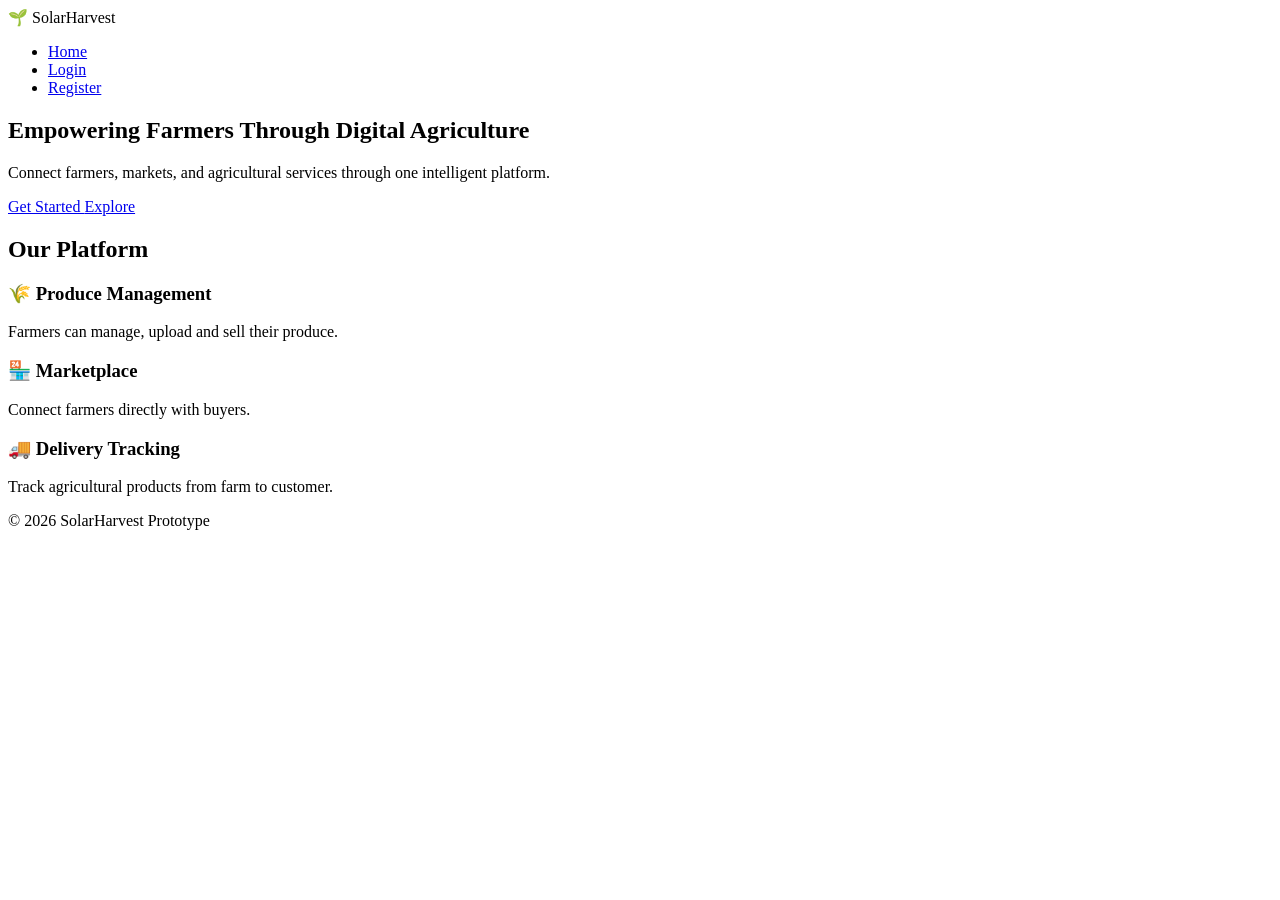
==== index.html @ 2798468c "Add files via upload" ====
<!DOCTYPE html>
<html lang="en">

<head>

    <meta charset="UTF-8">
    <meta name="viewport" content="width=device-width, initial-scale=1.0">

    <title>SolarHarvest | Smart Farming Platform</title>

    <link rel="stylesheet" href="css/style.css">

</head>


<body>


<!-- Navigation -->

<header>

<nav class="navbar">

    <div class="logo">
        🌱 SolarHarvest
    </div>


    <ul class="nav-links">

        <li><a href="index.html">Home</a></li>
        <li><a href="login.html">Login</a></li>
        <li><a href="register.html">Register</a></li>

    </ul>


</nav>

</header>



<!-- Hero Section -->

<section class="hero slideshow">


<div class="overlay"></div>


<div class="hero-text">


<h1>
Empowering Farmers Through Digital Agriculture
</h1>


<p>
Connect farmers, markets, and agricultural services
through one intelligent platform.
</p>


<div class="hero-buttons">

<a href="login.html" class="btn">
Get Started
</a>


<a href="#features" class="btn secondary">
Explore
</a>


</div>


</div>


</section>




<!-- Features -->


<section id="features" class="features">


<h2>
Our Platform
</h2>



<div class="feature-container">


<div class="card">

<h3>
🌾 Produce Management
</h3>

<p>
Farmers can manage, upload and sell their produce.
</p>

</div>



<div class="card">

<h3>
🏪 Marketplace
</h3>

<p>
Connect farmers directly with buyers.
</p>

</div>




<div class="card">

<h3>
🚚 Delivery Tracking
</h3>

<p>
Track agricultural products from farm to customer.
</p>

</div>



</div>


</section>





<!-- Footer -->


<footer>


<p>
© 2026 SolarHarvest Prototype
</p>


</footer>



<script src="js/app.js"></script>


</body>

</html>
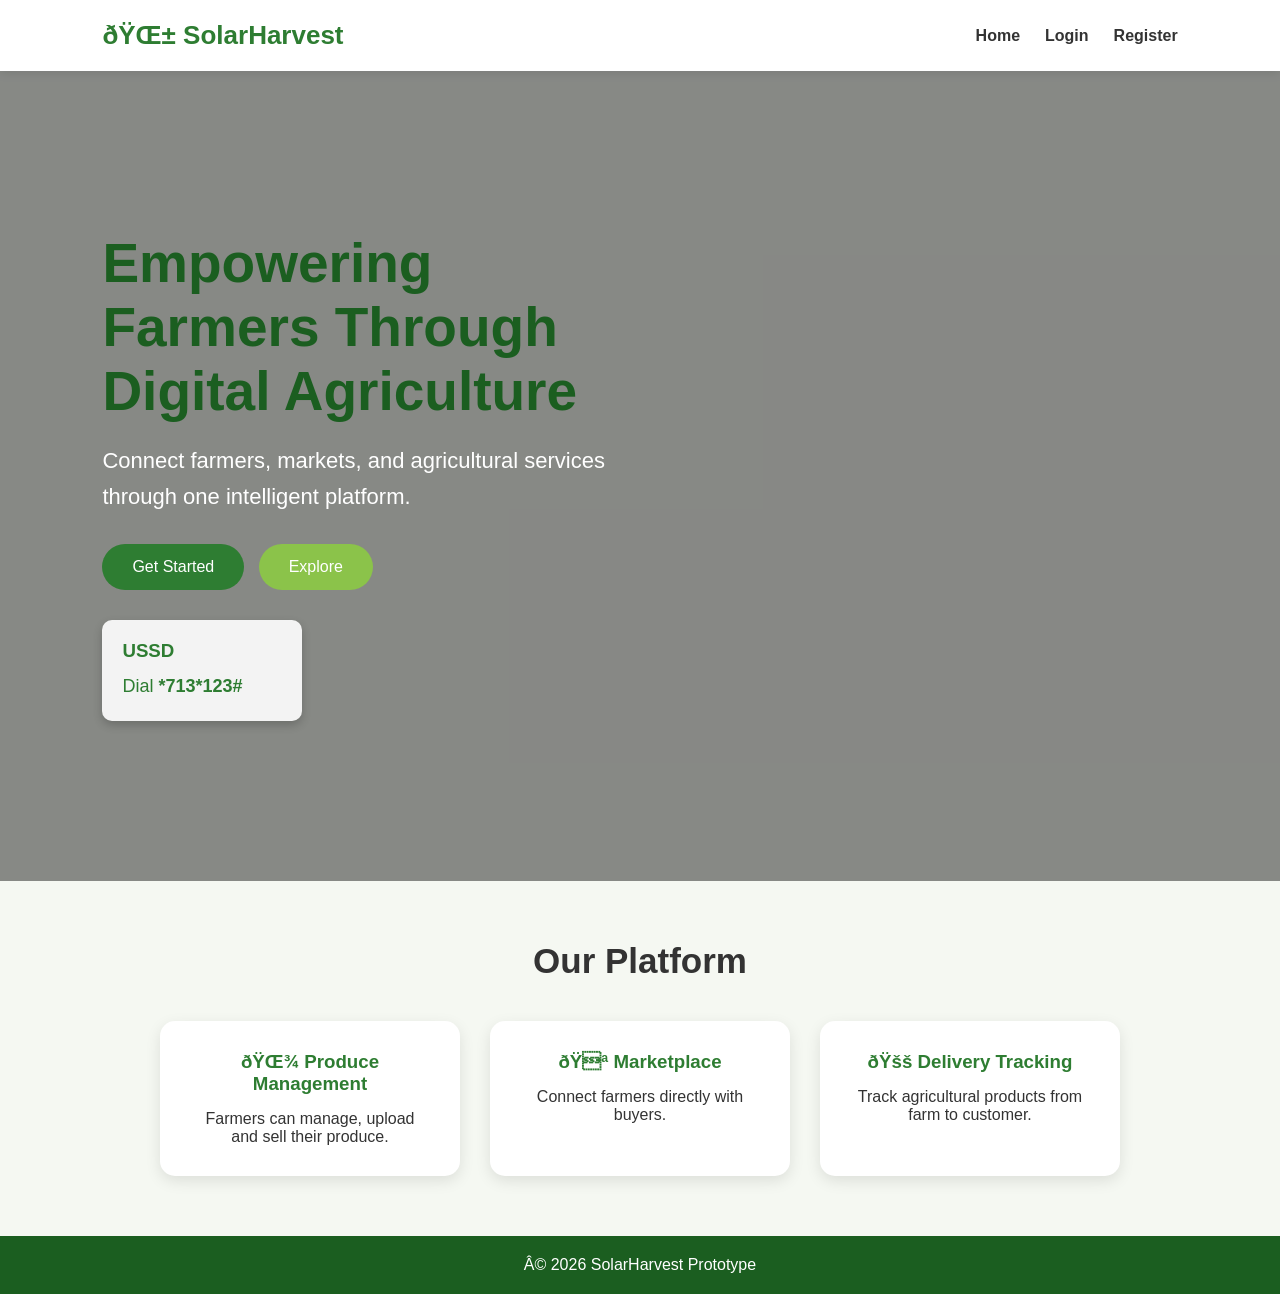
==== commit 8dba0c92: "Update emojis and fix copyright symbol in index.html" ====
--- a/index.html
+++ b/index.html
@@ -23,7 +23,7 @@
 <nav class="navbar">
 
     <div class="logo">
-        🌱 SolarHarvest
+        ðŸŒ± SolarHarvest
     </div>
 
 
@@ -74,7 +74,10 @@
 <a href="#features" class="btn secondary">
 Explore
 </a>
-
+<div class="ussd-box">
+    <h3>USSD</h3>
+    <p>Dial <strong>*713*123#</strong> </p>
+</div>
 
 </div>
 
@@ -105,7 +108,7 @@
 <div class="card">
 
 <h3>
-🌾 Produce Management
+ðŸŒ¾ Produce Management
 </h3>
 
 <p>
@@ -119,7 +122,7 @@
 <div class="card">
 
 <h3>
-🏪 Marketplace
+ðŸª Marketplace
 </h3>
 
 <p>
@@ -134,7 +137,7 @@
 <div class="card">
 
 <h3>
-🚚 Delivery Tracking
+ðŸšš Delivery Tracking
 </h3>
 
 <p>
@@ -161,7 +164,7 @@
 
 
 <p>
-© 2026 SolarHarvest Prototype
+Â© 2026 SolarHarvest Prototype
 </p>
 
 
@@ -174,4 +177,4 @@
 
 </body>
 
-</html>+</html>
--- a/css/style.css
+++ b/css/style.css
@@ -0,0 +1,1050 @@
+*{
+
+margin:0;
+padding:0;
+box-sizing:border-box;
+
+}
+
+
+body{
+
+font-family:Arial, Helvetica, sans-serif;
+background:#f5f8f2;
+color:#333;
+
+}
+
+
+
+/* Navigation */
+
+
+.navbar{
+
+display:flex;
+justify-content:space-between;
+align-items:center;
+padding:20px 8%;
+background:white;
+box-shadow:0 2px 10px rgba(0,0,0,0.1);
+
+}
+
+
+
+.logo{
+
+font-size:26px;
+font-weight:bold;
+color:#2e7d32;
+
+}
+
+
+
+.nav-links{
+
+display:flex;
+list-style:none;
+gap:25px;
+
+}
+
+
+
+.nav-links a{
+
+text-decoration:none;
+color:#333;
+font-weight:bold;
+
+}
+
+
+
+/* Hero */
+
+
+.hero{
+
+display:flex;
+justify-content:space-between;
+align-items:center;
+padding:80px 8%;
+
+}
+
+
+
+.hero-text{
+
+width:50%;
+
+}
+
+
+
+.hero-text h1{
+
+font-size:45px;
+color:#1b5e20;
+margin-bottom:20px;
+
+}
+
+
+
+.hero-text p{
+
+font-size:20px;
+line-height:1.6;
+margin-bottom:30px;
+
+}
+
+
+
+
+.hero-image img{
+
+width:400px;
+
+}
+
+
+
+/* Buttons */
+
+
+.btn{
+
+display:inline-block;
+padding:14px 30px;
+background:#2e7d32;
+color:white;
+text-decoration:none;
+border-radius:30px;
+margin-right:10px;
+
+}
+
+
+
+.secondary{
+
+background:#8bc34a;
+
+}
+
+
+
+
+/* Features */
+
+
+.features{
+
+padding:60px 8%;
+text-align:center;
+
+}
+
+
+
+.features h2{
+
+font-size:35px;
+margin-bottom:40px;
+
+}
+
+
+
+.feature-container{
+
+display:flex;
+gap:30px;
+justify-content:center;
+
+}
+
+
+
+.card{
+
+background:white;
+padding:30px;
+border-radius:15px;
+width:300px;
+box-shadow:0 5px 15px rgba(0,0,0,0.1);
+
+}
+
+
+
+.card h3{
+
+color:#2e7d32;
+margin-bottom:15px;
+
+}
+
+
+
+
+footer{
+
+text-align:center;
+padding:20px;
+background:#1b5e20;
+color:white;
+
+}
+
+
+
+
+/* Mobile */
+
+
+@media(max-width:768px){
+
+
+.hero{
+
+flex-direction:column;
+
+}
+
+
+.hero-text{
+
+width:100%;
+
+}
+
+
+.hero-image img{
+
+width:280px;
+
+}
+
+
+
+.feature-container{
+
+flex-direction:column;
+align-items:center;
+
+}
+
+
+.navbar{
+
+flex-direction:column;
+
+}
+
+
+}
+
+/* Authentication Forms */
+
+
+.form-section{
+
+min-height:70vh;
+display:flex;
+justify-content:center;
+align-items:center;
+padding:50px;
+
+}
+
+
+
+.form-card{
+
+background:white;
+width:350px;
+padding:40px;
+border-radius:20px;
+box-shadow:0 5px 20px rgba(0,0,0,0.15);
+text-align:center;
+
+}
+
+
+
+.form-card h2{
+
+color:#2e7d32;
+margin-bottom:15px;
+
+}
+
+
+
+.form-card p{
+
+margin-bottom:25px;
+
+}
+
+
+
+.form-card input,
+.form-card select{
+
+
+width:100%;
+padding:12px;
+margin:10px 0;
+border:1px solid #ccc;
+border-radius:8px;
+
+}
+
+
+
+.form-card .btn{
+
+border:none;
+cursor:pointer;
+margin-top:20px;
+
+display:block;
+
+}
+
+
+/* Dashboard */
+
+
+.dashboard{
+
+padding:50px 8%;
+
+}
+
+
+
+.dashboard h1{
+
+color:#1b5e20;
+font-size:40px;
+
+margin-bottom:10px;
+
+}
+
+
+
+.stats{
+
+display:grid;
+
+grid-template-columns:
+repeat(4,1fr);
+
+gap:20px;
+
+margin:40px 0;
+
+}
+
+
+
+.stat-card{
+
+background:white;
+
+padding:30px;
+
+border-radius:15px;
+
+text-align:center;
+
+box-shadow:
+0 5px 15px rgba(0,0,0,0.1);
+
+}
+
+
+
+.stat-card h3{
+
+font-size:30px;
+
+color:#2e7d32;
+
+}
+
+
+
+.dashboard h2{
+
+margin:40px 0 20px;
+
+}
+
+
+
+.dashboard-cards{
+
+display:grid;
+
+grid-template-columns:
+repeat(4,1fr);
+
+gap:20px;
+
+}
+
+
+
+.dash-card{
+
+background:white;
+
+padding:30px;
+
+border-radius:15px;
+
+text-decoration:none;
+
+color:#333;
+
+box-shadow:
+0 5px 15px rgba(0,0,0,0.1);
+
+transition:0.3s;
+
+}
+
+
+
+.dash-card:hover{
+
+transform:translateY(-5px);
+
+}
+
+
+
+.dash-card h3{
+
+color:#2e7d32;
+
+margin-bottom:15px;
+
+}
+
+
+
+.activity{
+
+background:white;
+
+padding:25px;
+
+border-radius:15px;
+
+box-shadow:
+0 5px 15px rgba(0,0,0,0.1);
+
+}
+
+
+
+.activity p{
+
+padding:10px;
+
+border-bottom:1px solid #eee;
+
+}
+
+
+
+
+/* Dashboard Mobile */
+
+
+@media(max-width:900px){
+
+
+.stats{
+
+grid-template-columns:
+repeat(2,1fr);
+
+}
+
+
+.dashboard-cards{
+
+grid-template-columns:
+1fr;
+
+}
+
+
+}
+
+
+
+@media(max-width:600px){
+
+
+.stats{
+
+grid-template-columns:
+1fr;
+
+}
+
+
+}
+
+/* Produce and Marketplace */
+
+
+.product-grid{
+
+display:grid;
+
+grid-template-columns:
+repeat(3,1fr);
+
+gap:25px;
+
+margin-top:40px;
+
+}
+
+
+
+.product-card{
+
+background:white;
+
+padding:30px;
+
+border-radius:15px;
+
+box-shadow:
+0 5px 15px rgba(0,0,0,0.1);
+
+}
+
+
+
+.product-card h3{
+
+color:#2e7d32;
+
+font-size:25px;
+
+margin-bottom:15px;
+
+}
+
+
+
+.product-card p{
+
+margin:10px 0;
+
+}
+
+
+
+.status{
+
+display:inline-block;
+
+margin-top:15px;
+
+padding:8px 15px;
+
+background:#dcedc8;
+
+color:#33691e;
+
+border-radius:20px;
+
+font-size:14px;
+
+}
+
+
+
+
+@media(max-width:900px){
+
+
+.product-grid{
+
+grid-template-columns:1fr;
+
+}
+
+
+}
+
+/* Hub Services */
+
+
+.service-grid{
+
+
+display:grid;
+
+grid-template-columns:
+repeat(3,1fr);
+
+gap:25px;
+
+margin-top:40px;
+
+
+}
+
+
+
+
+.service-card{
+
+
+background:white;
+
+padding:30px;
+
+border-radius:18px;
+
+box-shadow:
+0 5px 15px rgba(0,0,0,0.1);
+
+transition:0.3s;
+
+
+}
+
+
+
+.service-card:hover{
+
+
+transform:translateY(-5px);
+
+
+}
+
+
+
+.service-card h3{
+
+
+color:#2e7d32;
+
+font-size:24px;
+
+margin-bottom:15px;
+
+
+}
+
+
+
+.service-card p{
+
+
+line-height:1.6;
+
+margin-bottom:15px;
+
+
+}
+
+
+
+.service-card h4{
+
+
+color:#558b2f;
+
+margin-bottom:20px;
+
+
+}
+
+
+
+
+@media(max-width:900px){
+
+
+.service-grid{
+
+
+grid-template-columns:1fr;
+
+
+}
+
+
+}
+
+/* Orders */
+
+
+.order-grid{
+
+display:grid;
+grid-template-columns:repeat(3,1fr);
+gap:25px;
+margin-top:40px;
+
+}
+
+
+
+.order-card{
+
+background:white;
+padding:30px;
+border-radius:15px;
+box-shadow:0 5px 15px rgba(0,0,0,0.1);
+
+}
+
+
+
+.order-card h3{
+
+color:#2e7d32;
+
+}
+
+
+
+.pending,
+.completed,
+.shipping{
+
+display:inline-block;
+padding:8px 15px;
+border-radius:20px;
+margin-top:15px;
+
+}
+
+
+
+.pending{
+
+background:#fff3cd;
+
+}
+
+
+
+.completed{
+
+background:#d4edda;
+
+}
+
+
+
+.shipping{
+
+background:#cfe2ff;
+
+}
+
+
+
+/* Tracking */
+
+
+.tracking-box{
+
+background:white;
+padding:40px;
+border-radius:20px;
+box-shadow:0 5px 15px rgba(0,0,0,0.1);
+
+}
+
+
+
+.timeline{
+
+margin:30px 0;
+
+}
+
+
+
+.step{
+
+padding:15px;
+border-left:4px solid #ccc;
+margin:15px;
+
+}
+
+
+
+.step.active{
+
+border-color:#2e7d32;
+color:#2e7d32;
+
+}
+
+
+
+/* Wallet */
+
+
+.wallet-card{
+
+background:#2e7d32;
+color:white;
+padding:40px;
+border-radius:20px;
+margin:30px 0;
+
+}
+
+
+
+@media(max-width:900px){
+
+
+.order-grid{
+
+grid-template-columns:1fr;
+
+}
+
+
+}
+
+/* Hub Service Details */
+
+
+.service-info{
+
+background:#f5f8f2;
+
+padding:15px;
+
+border-radius:10px;
+
+margin:15px 0;
+
+line-height:1.8;
+
+}
+
+
+.service-card button{
+
+margin-top:15px;
+
+}
+
+/* Profile */
+
+
+.profile-card{
+
+background:white;
+
+width:400px;
+
+padding:40px;
+
+margin:auto;
+
+text-align:center;
+
+border-radius:20px;
+
+box-shadow:
+0 5px 20px rgba(0,0,0,0.15);
+
+}
+
+
+
+.profile-image{
+
+font-size:70px;
+
+margin-bottom:20px;
+
+}
+
+
+.profile-card h2{
+
+color:#2e7d32;
+
+margin-bottom:20px;
+
+}
+
+
+.profile-card p{
+
+margin:12px;
+
+}
+
+/* Landing Page Background Slideshow */
+
+
+.slideshow{
+
+height:90vh;
+
+background-size:cover;
+
+background-position:center;
+
+position:relative;
+
+display:flex;
+
+align-items:center;
+
+padding:8%;
+
+animation:
+backgroundChange 40s infinite;
+
+}
+
+
+
+.overlay{
+
+position:absolute;
+
+top:0;
+left:0;
+
+width:100%;
+height:100%;
+
+background:
+rgba(0,0,0,0.45);
+
+}
+
+
+
+.hero-text{
+
+position:relative;
+
+z-index:2;
+
+color:white;
+
+}
+
+
+
+.hero-text h1{
+
+font-size:55px;
+
+max-width:700px;
+
+}
+
+
+
+.hero-text p{
+
+font-size:22px;
+
+max-width:600px;
+
+}
+
+
+
+
+@keyframes backgroundChange{
+
+
+0%{
+
+background-image:url("../images/farm3.jpg");
+
+}
+
+
+
+25%{
+
+background-image:url("../images/farm1.jpeg");
+
+}
+
+
+
+50%{
+
+background-image:url("../images/farm2.jpeg");
+
+}
+
+
+
+75%{
+
+background-image:url("../images/farm3.jpg");
+
+}
+
+
+
+100%{
+
+background-image:url("../images/farm1.jpeg");
+
+}
+
+
+}
+
+
+
+.ussd-box{
+    margin-top:30px;
+    background:rgba(255,255,255,0.9);
+    padding:20px;
+    border-radius:10px;
+    max-width:200px;
+    color:#2e7d32;
+    box-shadow:0 4px 10px rgba(0,0,0,0.2);
+}
+
+.ussd-box h3{
+    margin-bottom:10px;
+}
+
+.ussd-box p{
+    margin:0;
+    font-size:18px;
+}
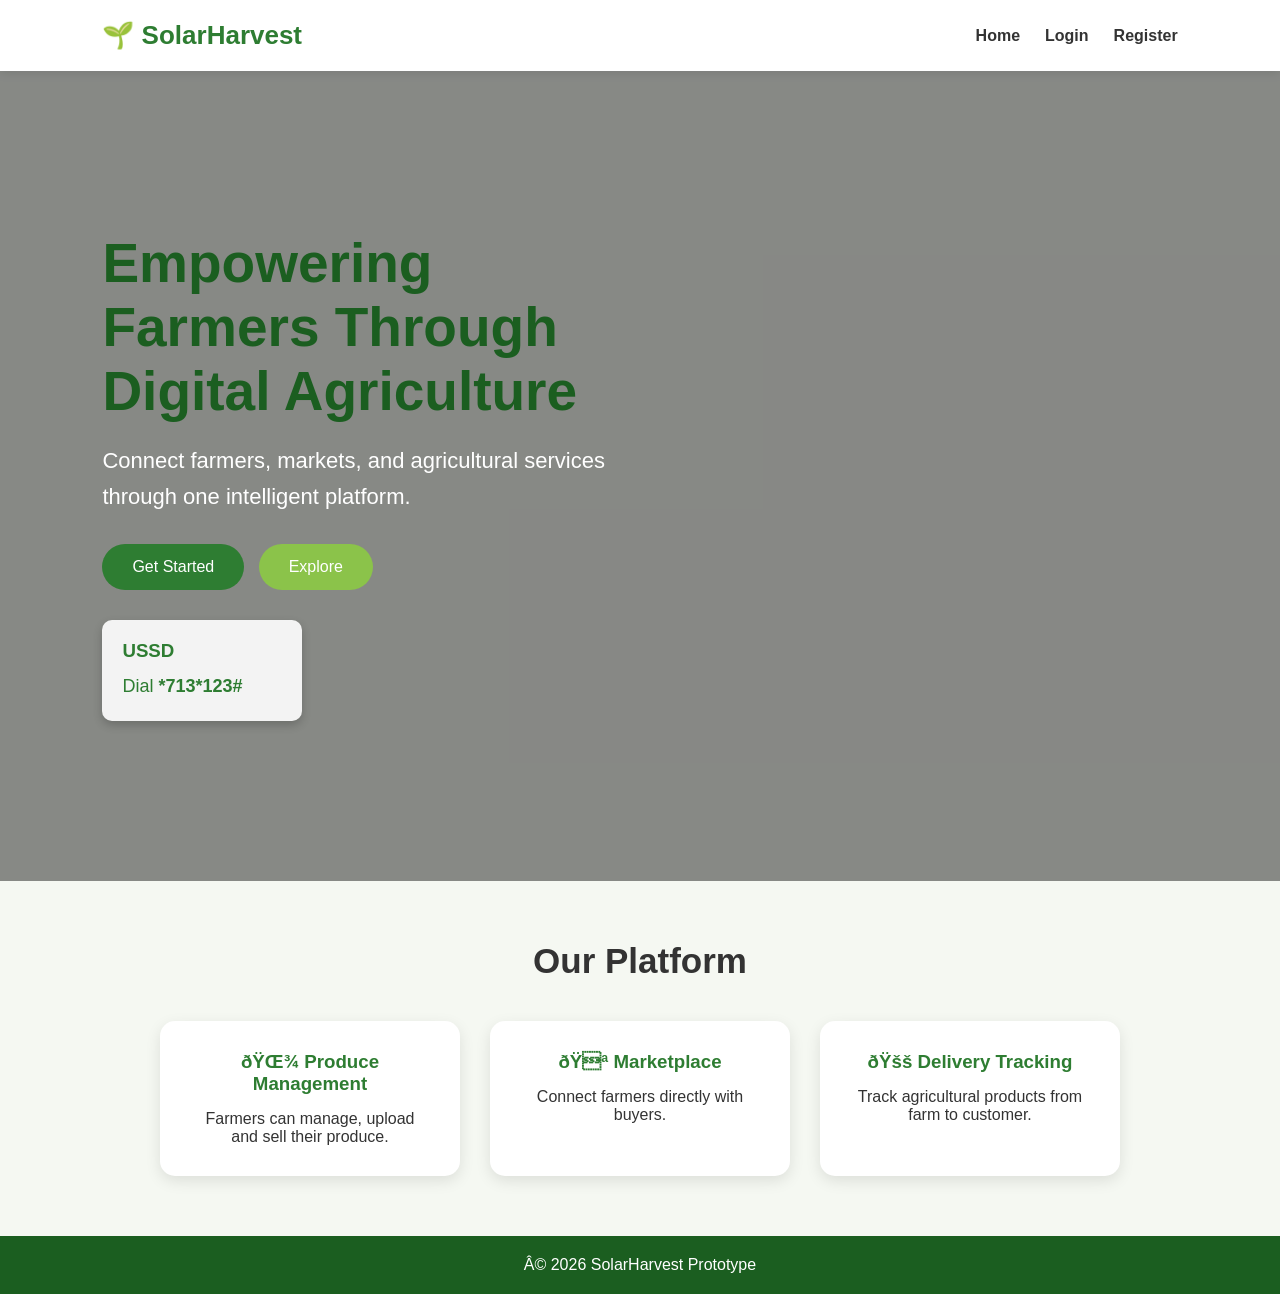
==== commit 533c29d1: "Update logo text to use plant emoji" ====
--- a/index.html
+++ b/index.html
@@ -23,7 +23,7 @@
 <nav class="navbar">
 
     <div class="logo">
-        ðŸŒ± SolarHarvest
+        🌱 SolarHarvest
     </div>
 
 
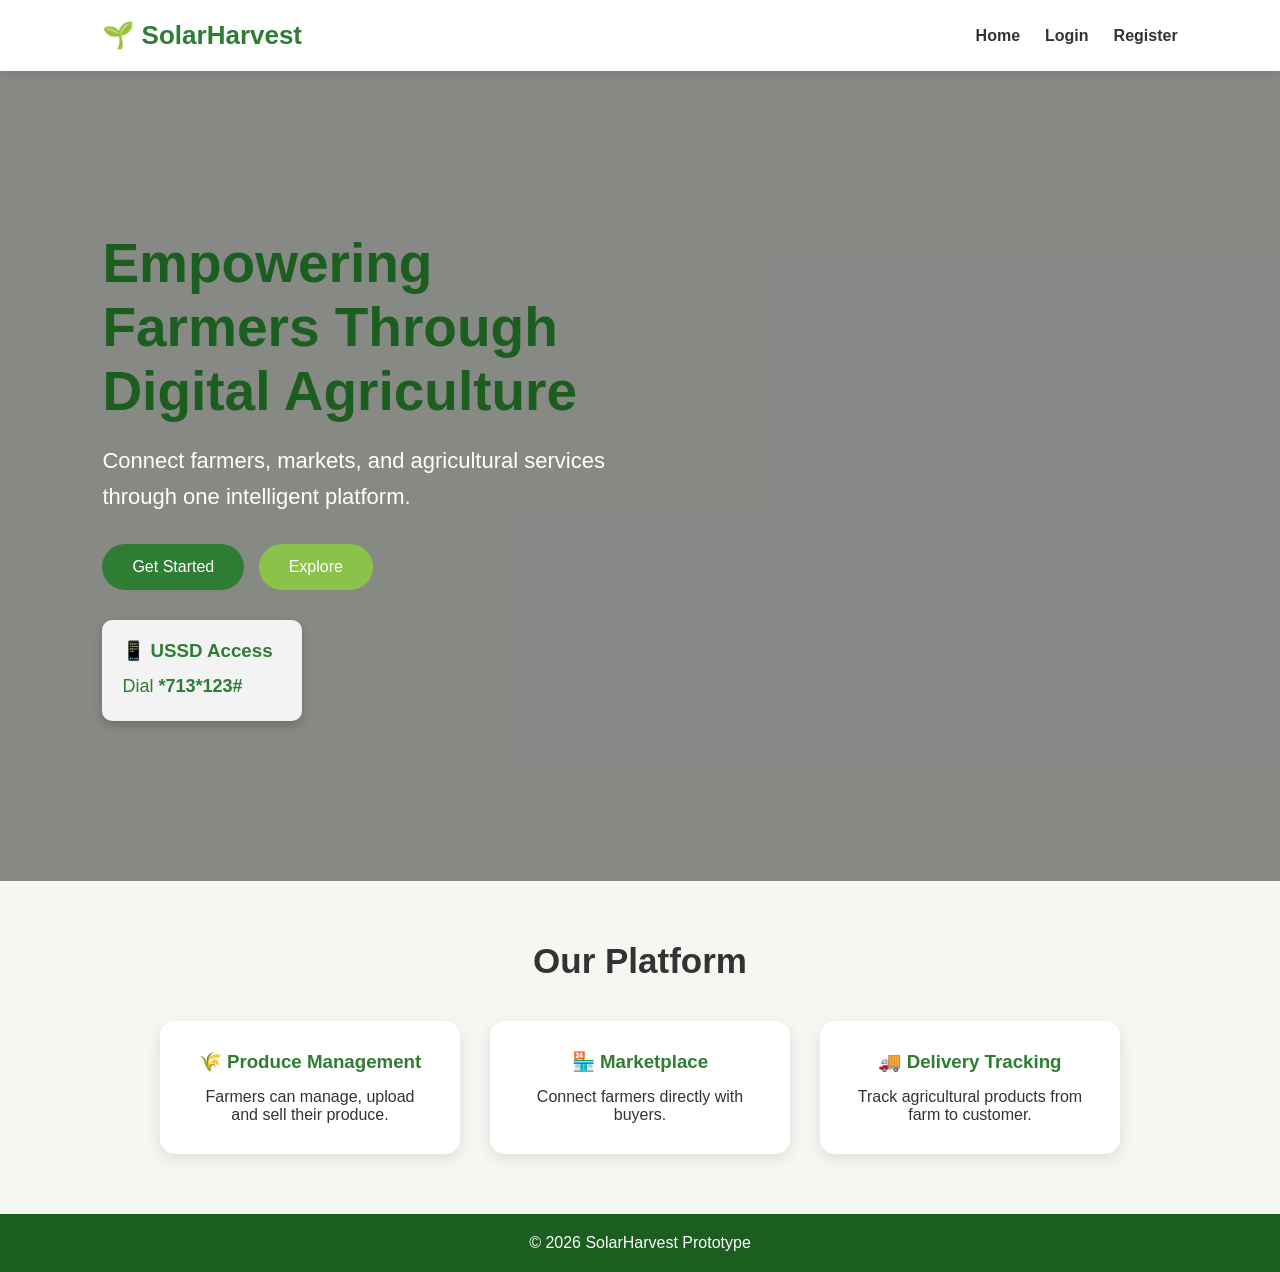
==== commit 399ff4e4: "Fix HTML character encoding and update content" ====
--- a/index.html
+++ b/index.html
@@ -3,12 +3,13 @@
 
 <head>
 
-    <meta charset="UTF-8">
-    <meta name="viewport" content="width=device-width, initial-scale=1.0">
-
-    <title>SolarHarvest | Smart Farming Platform</title>
-
-    <link rel="stylesheet" href="css/style.css">
+<meta charset="UTF-8">
+
+<meta name="viewport" content="width=device-width, initial-scale=1.0">
+
+<title>SolarHarvest | Smart Farming Platform</title>
+
+<link rel="stylesheet" href="css/style.css">
 
 </head>
 
@@ -22,18 +23,28 @@
 
 <nav class="navbar">
 
-    <div class="logo">
-        🌱 SolarHarvest
-    </div>
-
-
-    <ul class="nav-links">
-
-        <li><a href="index.html">Home</a></li>
-        <li><a href="login.html">Login</a></li>
-        <li><a href="register.html">Register</a></li>
-
-    </ul>
+
+<div class="logo">
+&#127793; SolarHarvest
+</div>
+
+
+
+<ul class="nav-links">
+
+<li>
+<a href="index.html">Home</a>
+</li>
+
+<li>
+<a href="login.html">Login</a>
+</li>
+
+<li>
+<a href="register.html">Register</a>
+</li>
+
+</ul>
 
 
 </nav>
@@ -42,12 +53,16 @@
 
 
 
+
+
 <!-- Hero Section -->
 
+
 <section class="hero slideshow">
 
 
 <div class="overlay"></div>
+
 
 
 <div class="hero-text">
@@ -58,26 +73,46 @@
 </h1>
 
 
+
 <p>
 Connect farmers, markets, and agricultural services
 through one intelligent platform.
 </p>
 
 
+
+
 <div class="hero-buttons">
+
 
 <a href="login.html" class="btn">
 Get Started
 </a>
 
 
+
 <a href="#features" class="btn secondary">
 Explore
 </a>
+
+
+
 <div class="ussd-box">
-    <h3>USSD</h3>
-    <p>Dial <strong>*713*123#</strong> </p>
-</div>
+
+
+<h3>
+&#128241; USSD Access
+</h3>
+
+
+<p>
+Dial <strong>*713*123#</strong>
+</p>
+
+
+</div>
+
+
 
 </div>
 
@@ -86,6 +121,9 @@
 
 
 </section>
+
+
+
 
 
 
@@ -105,46 +143,63 @@
 <div class="feature-container">
 
 
+
+
+
 <div class="card">
 
-<h3>
-ðŸŒ¾ Produce Management
-</h3>
+
+<h3>
+&#127806; Produce Management
+</h3>
+
 
 <p>
 Farmers can manage, upload and sell their produce.
 </p>
 
-</div>
+
+</div>
+
+
 
 
 
 <div class="card">
 
-<h3>
-ðŸª Marketplace
-</h3>
+
+<h3>
+&#127978; Marketplace
+</h3>
+
 
 <p>
 Connect farmers directly with buyers.
 </p>
 
-</div>
+
+</div>
+
 
 
 
 
 <div class="card">
 
-<h3>
-ðŸšš Delivery Tracking
-</h3>
+
+<h3>
+&#128666; Delivery Tracking
+</h3>
+
 
 <p>
 Track agricultural products from farm to customer.
 </p>
 
-</div>
+
+</div>
+
+
 
 
 
@@ -157,6 +212,9 @@
 
 
 
+
+
+
 <!-- Footer -->
 
 
@@ -164,7 +222,9 @@
 
 
 <p>
-Â© 2026 SolarHarvest Prototype
+
+&#169; 2026 SolarHarvest Prototype
+
 </p>
 
 
@@ -172,6 +232,8 @@
 
 
 
+
+
 <script src="js/app.js"></script>
 
 
